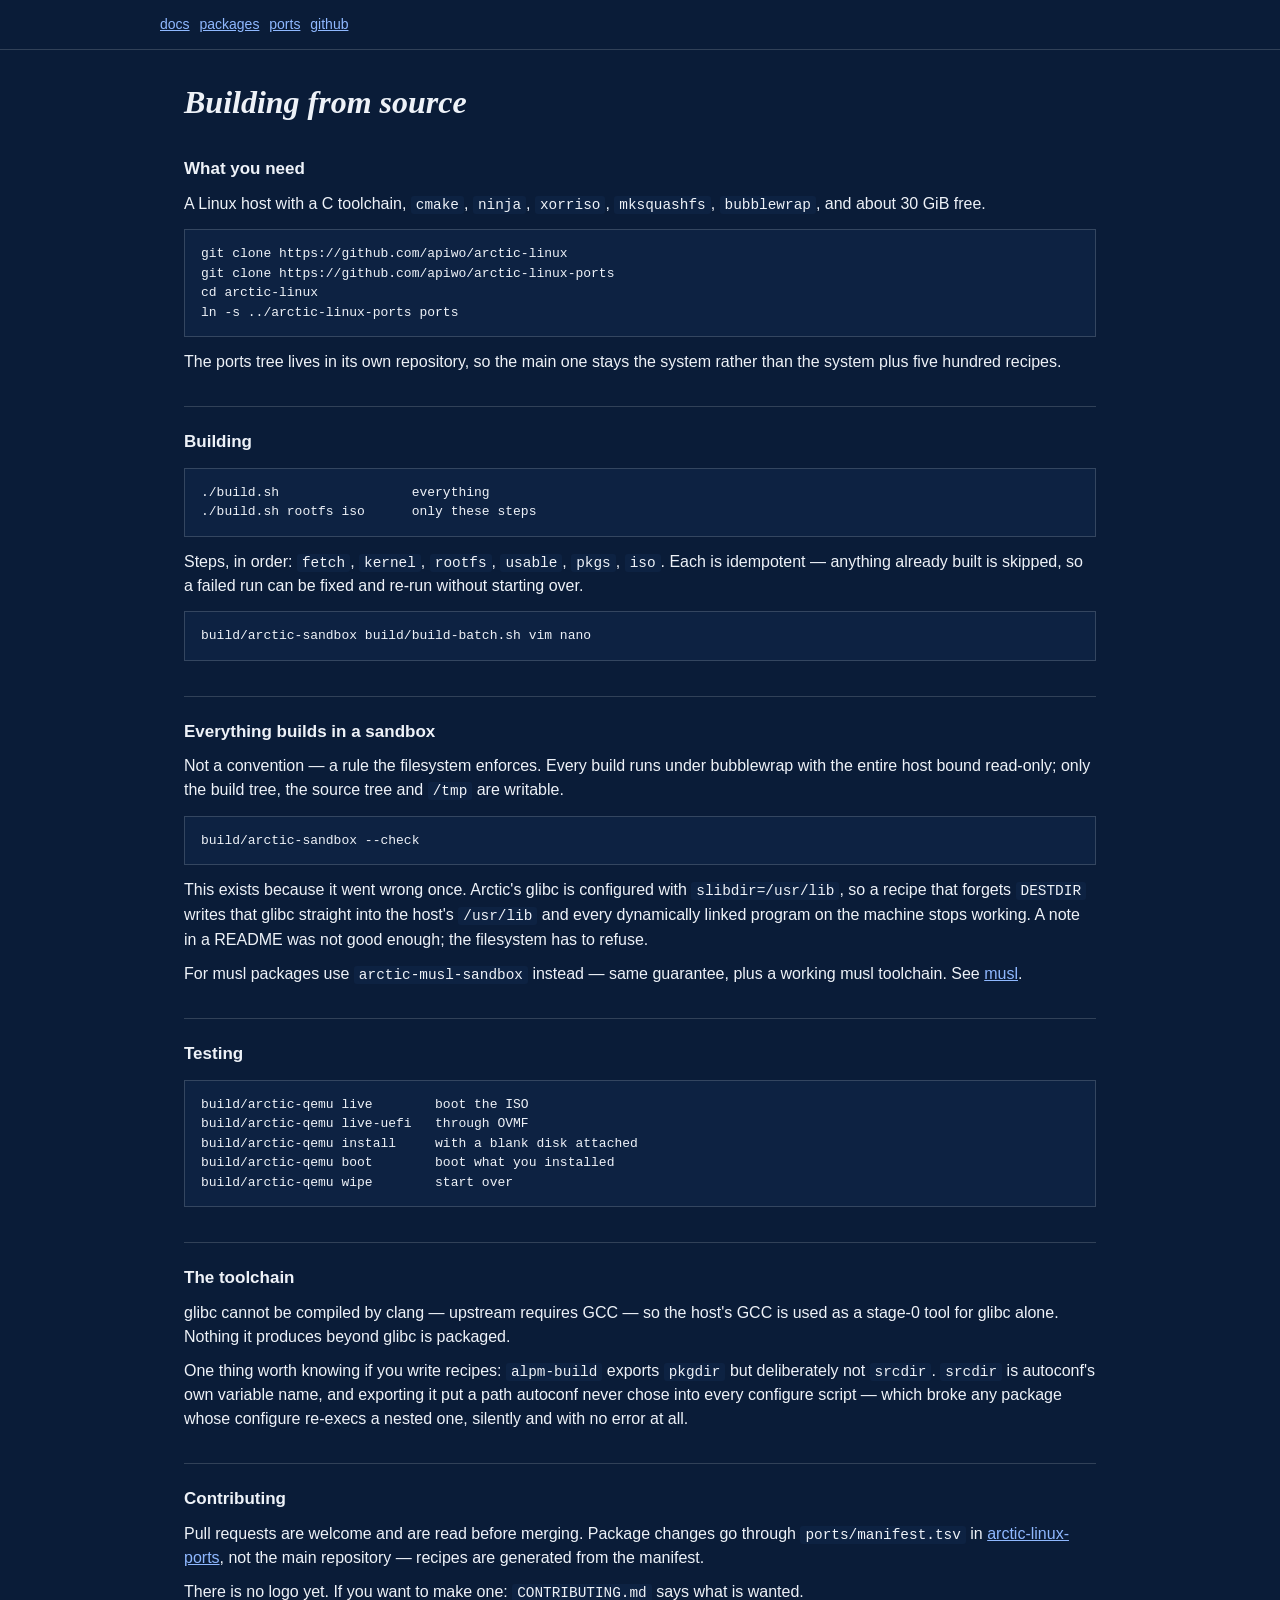
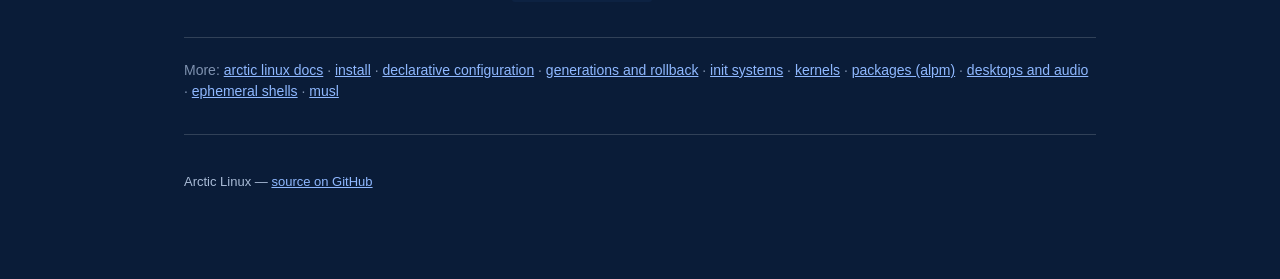
==== building.html @ ddd99c3c "Expand the docs: generations, init systems, kernels, desktops and audio Adds pages for the generatio" ====
<!DOCTYPE html>
<html lang="en">
<head>
<meta charset="utf-8">
<meta name="viewport" content="width=device-width, initial-scale=1">
<title>Building from source — Arctic Linux docs</title>
<link rel="stylesheet" href="/style.css">
</head>
<body>
<nav class="topbar">
  <div class="wrap" style="padding:0;">
    <a href="/">docs</a>
    <a href="https://pkg-arctic.apiwow.net">packages</a>
    <a href="https://ports-arctic.apiwow.net">ports</a>
    <a href="https://github.com/apiwo/arctic-linux">github</a>
  </div>
</nav>
<div class="wrap">
  <header class="hero" style="padding:28px 0 8px;">
    <h1 style="font-size:32px;">Building from source</h1>
  </header>

  <section>
    <h2>What you need</h2>
    <p>A Linux host with a C toolchain, <code>cmake</code>,
    <code>ninja</code>, <code>xorriso</code>, <code>mksquashfs</code>,
    <code>bubblewrap</code>, and about 30 GiB free.</p>
    <pre class="code">git clone https://github.com/apiwo/arctic-linux
git clone https://github.com/apiwo/arctic-linux-ports
cd arctic-linux
ln -s ../arctic-linux-ports ports</pre>
    <p>The ports tree lives in its own repository, so the main one stays the
    system rather than the system plus five hundred recipes.</p>
  </section>

  <section>
    <h2>Building</h2>
    <pre class="code">./build.sh                 everything
./build.sh rootfs iso      only these steps</pre>
    <p>Steps, in order: <code>fetch</code>, <code>kernel</code>,
    <code>rootfs</code>, <code>usable</code>, <code>pkgs</code>,
    <code>iso</code>. Each is idempotent — anything already built is skipped,
    so a failed run can be fixed and re-run without starting over.</p>
    <pre class="code">build/arctic-sandbox build/build-batch.sh vim nano</pre>
  </section>

  <section>
    <h2>Everything builds in a sandbox</h2>
    <p>Not a convention — a rule the filesystem enforces. Every build runs
    under bubblewrap with the entire host bound read-only; only the build
    tree, the source tree and <code>/tmp</code> are writable.</p>
    <pre class="code">build/arctic-sandbox --check</pre>
    <p>This exists because it went wrong once. Arctic's glibc is configured
    with <code>slibdir=/usr/lib</code>, so a recipe that forgets
    <code>DESTDIR</code> writes that glibc straight into the host's
    <code>/usr/lib</code> and every dynamically linked program on the machine
    stops working. A note in a README was not good enough; the filesystem has
    to refuse.</p>
    <p>For musl packages use <code>arctic-musl-sandbox</code> instead — same
    guarantee, plus a working musl toolchain. See
    <a href="/musl.html">musl</a>.</p>
  </section>

  <section>
    <h2>Testing</h2>
    <pre class="code">build/arctic-qemu live        boot the ISO
build/arctic-qemu live-uefi   through OVMF
build/arctic-qemu install     with a blank disk attached
build/arctic-qemu boot        boot what you installed
build/arctic-qemu wipe        start over</pre>
  </section>

  <section>
    <h2>The toolchain</h2>
    <p>glibc cannot be compiled by clang — upstream requires GCC — so the
    host's GCC is used as a stage-0 tool for glibc alone. Nothing it produces
    beyond glibc is packaged.</p>
    <p>One thing worth knowing if you write recipes: <code>alpm-build</code>
    exports <code>pkgdir</code> but deliberately not <code>srcdir</code>.
    <code>srcdir</code> is autoconf's own variable name, and exporting it put
    a path autoconf never chose into every configure script — which broke any
    package whose configure re-execs a nested one, silently and with no error
    at all.</p>
  </section>

  <section>
    <h2>Contributing</h2>
    <p>Pull requests are welcome and are read before merging. Package changes
    go through <code>ports/manifest.tsv</code> in
    <a href="https://github.com/apiwo/arctic-linux-ports">arctic-linux-ports</a>,
    not the main repository — recipes are generated from the manifest.</p>
    <p>There is no logo yet. If you want to make one:
    <code>CONTRIBUTING.md</code> says what is wanted.</p>
  </section>

  <section>
    <p style="color:#7f92b0;font-size:14px;">More: <a href="/">arctic linux docs</a> · <a href="/install.html">install</a> · <a href="/configure.html">declarative configuration</a> · <a href="/generations.html">generations and rollback</a> · <a href="/init.html">init systems</a> · <a href="/kernels.html">kernels</a> · <a href="/packages.html">packages (alpm)</a> · <a href="/desktops.html">desktops and audio</a> · <a href="/shell.html">ephemeral shells</a> · <a href="/musl.html">musl</a></p>
  </section>

  <footer>
    <p>Arctic Linux — <a href="https://github.com/apiwo/arctic-linux">source on GitHub</a></p>
  </footer>
</div>
</body>
</html>
---- style.css ----
:root{
  --bg:#0a1c38;
  --bg-alt:#0d2242;
  --fg:#eef2f8;
  --fg-dim:#a9bbd6;
  --accent:#8fb8ff;
  --accent-dim:#5580b8;
  --rule:rgba(255,255,255,0.16);
}
*{box-sizing:border-box;}
body{
  margin:0;
  background:var(--bg);
  color:var(--fg);
  font-family:-apple-system,BlinkMacSystemFont,"Segoe UI",Helvetica,Arial,sans-serif;
  font-size:16px;
  line-height:1.5;
}
a{color:var(--accent);text-decoration:underline;}
a:hover{color:#c3dbff;}
a:focus-visible, button:focus-visible{outline:2px solid var(--accent);outline-offset:2px;}

.wrap{max-width:960px;margin:0 auto;padding:0 24px 80px;}

nav.topbar{
  padding:14px 24px;
  border-bottom:1px solid var(--rule);
  font-size:14px;
}
nav.topbar a{margin-right:6px;}

header.hero{
  display:flex;
  align-items:baseline;
  gap:16px;
  flex-wrap:wrap;
  padding:36px 0 8px;
}
header.hero h1{
  font-family:Georgia,"Times New Roman",serif;
  font-style:italic;
  font-weight:700;
  font-size:52px;
  margin:0;
  color:var(--fg);
}
header.hero .tagline{
  font-family:Georgia,"Times New Roman",serif;
  font-style:italic;
  color:var(--fg-dim);
  font-size:18px;
}

.top-grid{
  display:flex;
  gap:32px;
  padding:24px 0 8px;
  flex-wrap:wrap;
}
.pages{min-width:150px;font-size:15px;}
.pages p{margin:0 0 8px;color:var(--fg-dim);}
.pages ul{list-style:none;margin:0;padding:0;}
.pages li{margin:4px 0;}
.pages li::before{content:"› ";color:var(--accent-dim);}

.art{
  flex:1;
  min-width:280px;
  display:flex;
  justify-content:center;
}
.art pre{
  font-family:"JetBrains Mono","Fira Code",ui-monospace,Menlo,Consolas,monospace;
  font-size:13px;
  line-height:1.05;
  color:var(--accent);
  margin:0;
  white-space:pre;
}

section{padding:22px 0;border-top:1px solid var(--rule);}
section:first-of-type{border-top:none;}
section h2{
  font-size:17px;
  margin:0 0 10px;
  color:var(--fg);
}
section p{margin:0 0 10px;color:var(--fg);}
section ul{margin:0;padding-left:20px;}
section li{margin:4px 0;}

.status-line{
  font-size:14px;
  letter-spacing:.02em;
  color:var(--fg-dim);
}
.status-line strong{color:var(--fg);}

pre.code{
  background:var(--bg-alt);
  border:1px solid var(--rule);
  padding:14px 16px;
  overflow-x:auto;
  font-family:"JetBrains Mono","Fira Code",ui-monospace,Menlo,Consolas,monospace;
  font-size:13px;
  color:var(--fg);
  line-height:1.5;
}
pre.code .c{color:var(--fg-dim);}

footer{
  padding:24px 0 0;
  border-top:1px solid var(--rule);
  font-size:13px;
  color:var(--fg-dim);
}

@media (max-width:600px){
  header.hero h1{font-size:40px;}
  .top-grid{flex-direction:column;}
  .art{justify-content:flex-start;}
  .art pre{font-size:11px;}
}

table.listing{width:100%;border-collapse:collapse;font-size:14px;}
table.listing th{text-align:left;padding:6px 10px;border-bottom:1px solid var(--rule);color:var(--fg-dim);font-weight:600;}
table.listing td{padding:5px 10px;border-bottom:1px solid var(--rule);}
table.listing tr:hover td{background:var(--bg-alt);}

/* Docs additions: plain tables used as definition lists, subheadings, and
   inline code inside prose. */
section h3{font-family:Georgia,'Times New Roman',serif;font-style:italic;
  font-size:18px;font-weight:400;margin:22px 0 8px;color:var(--fg);}
section table{width:100%;border-collapse:collapse;font-size:14px;margin:12px 0 4px;}
section table td{padding:7px 12px 7px 0;border-bottom:1px solid var(--rule);
  vertical-align:top;}
section table td:first-child{white-space:nowrap;width:1%;padding-right:20px;
  color:var(--fg-dim);}
section table tr:last-child td{border-bottom:none;}
section code{font-family:'JetBrains Mono',ui-monospace,SFMono-Regular,Menlo,
  Consolas,monospace;font-size:0.9em;background:var(--bg-alt);
  padding:1px 5px;border-radius:3px;}
section table td:first-child code{background:none;padding:0;}
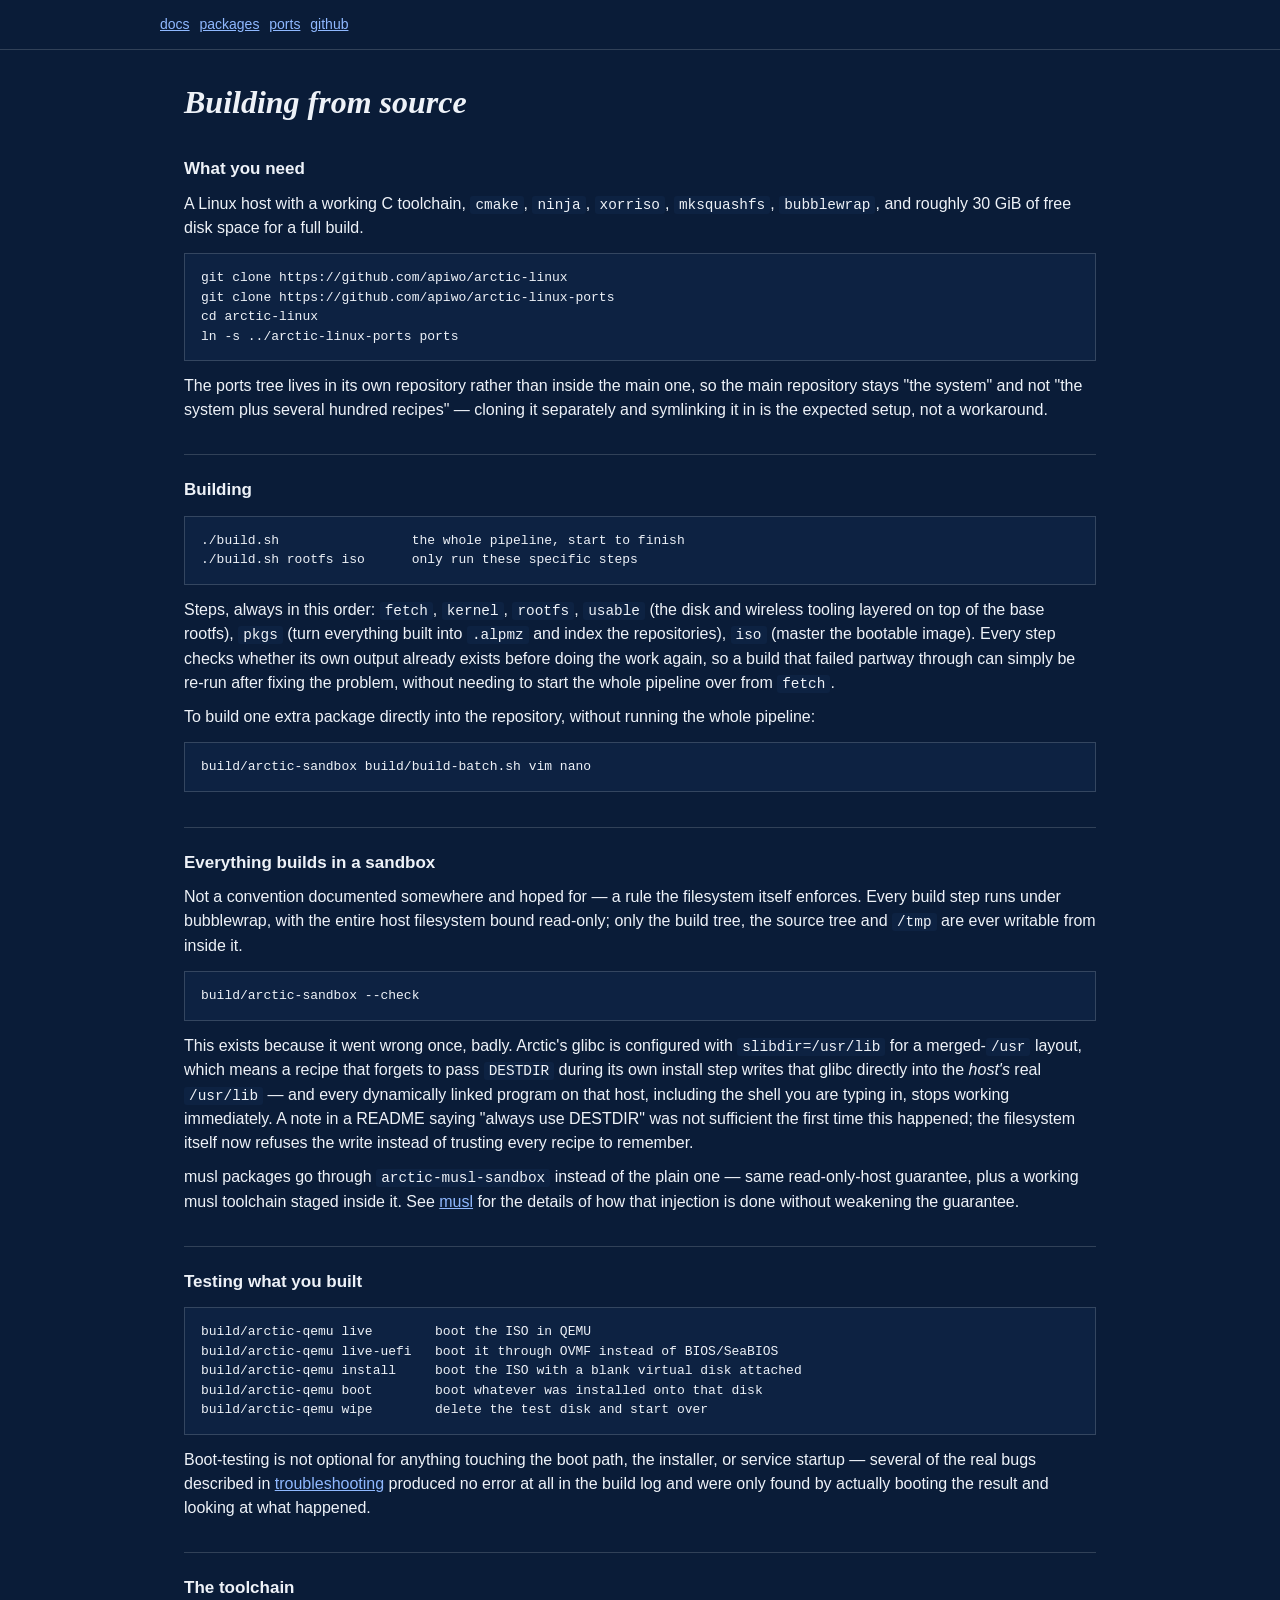
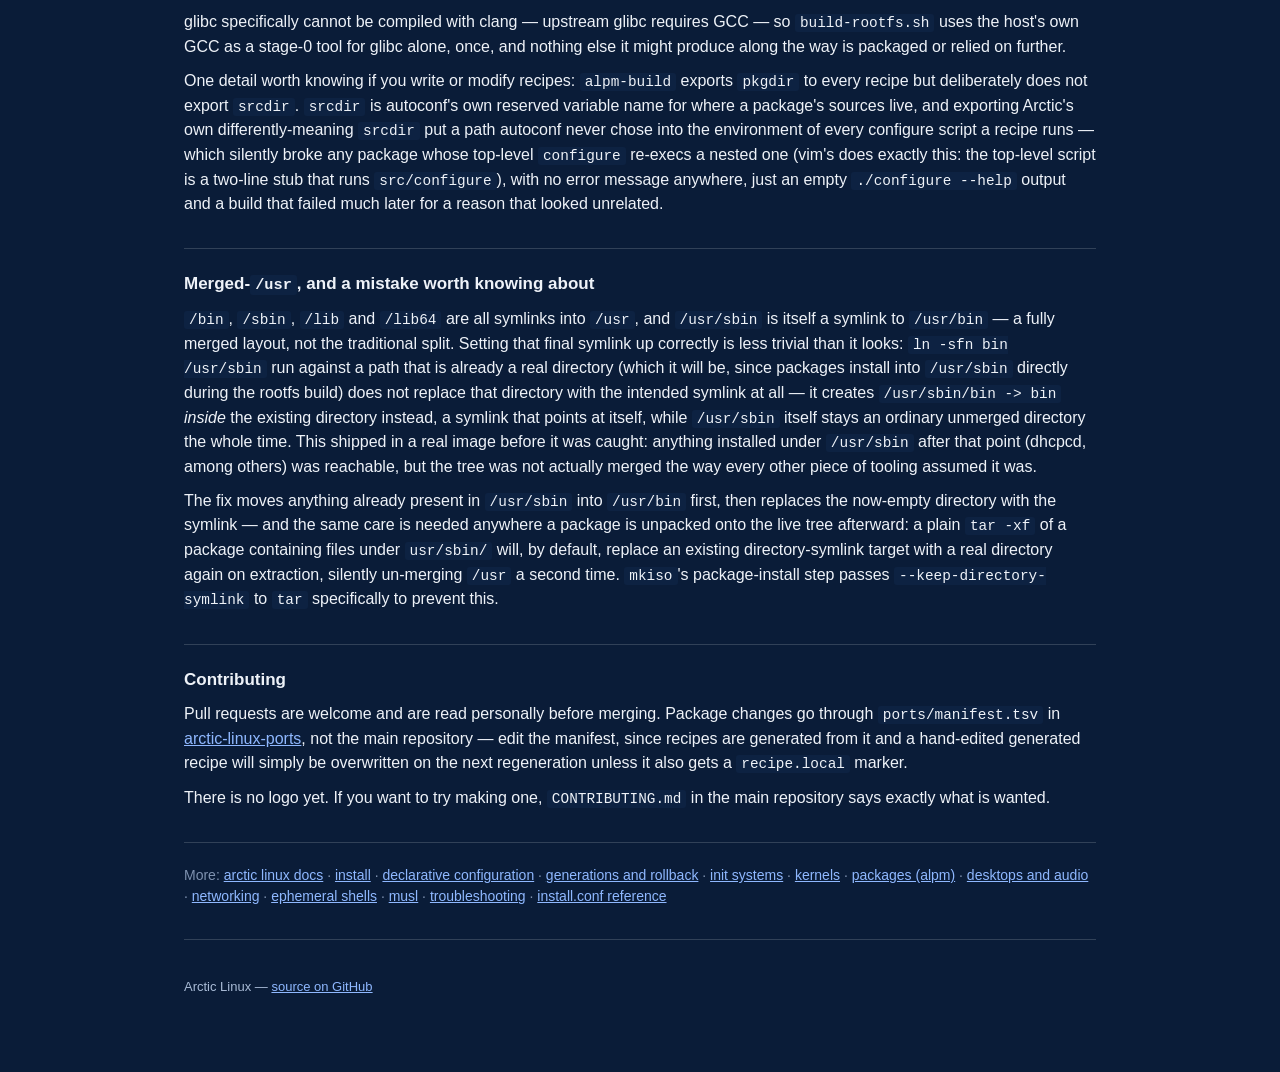
==== commit 89cdcdf7: "Substantially expand the docs Roughly 13x the previous body content. New pages: networking, troubles" ====
--- a/building.html
+++ b/building.html
@@ -22,79 +22,141 @@
 
   <section>
     <h2>What you need</h2>
-    <p>A Linux host with a C toolchain, <code>cmake</code>,
+    <p>A Linux host with a working C toolchain, <code>cmake</code>,
     <code>ninja</code>, <code>xorriso</code>, <code>mksquashfs</code>,
-    <code>bubblewrap</code>, and about 30 GiB free.</p>
+    <code>bubblewrap</code>, and roughly 30 GiB of free disk space for a
+    full build.</p>
     <pre class="code">git clone https://github.com/apiwo/arctic-linux
 git clone https://github.com/apiwo/arctic-linux-ports
 cd arctic-linux
 ln -s ../arctic-linux-ports ports</pre>
-    <p>The ports tree lives in its own repository, so the main one stays the
-    system rather than the system plus five hundred recipes.</p>
+    <p>The ports tree lives in its own repository rather than inside the
+    main one, so the main repository stays "the system" and not "the system
+    plus several hundred recipes" — cloning it separately and symlinking it
+    in is the expected setup, not a workaround.</p>
   </section>
 
   <section>
     <h2>Building</h2>
-    <pre class="code">./build.sh                 everything
-./build.sh rootfs iso      only these steps</pre>
-    <p>Steps, in order: <code>fetch</code>, <code>kernel</code>,
-    <code>rootfs</code>, <code>usable</code>, <code>pkgs</code>,
-    <code>iso</code>. Each is idempotent — anything already built is skipped,
-    so a failed run can be fixed and re-run without starting over.</p>
+    <pre class="code">./build.sh                 the whole pipeline, start to finish
+./build.sh rootfs iso      only run these specific steps</pre>
+    <p>Steps, always in this order: <code>fetch</code>, <code>kernel</code>,
+    <code>rootfs</code>, <code>usable</code> (the disk and wireless tooling
+    layered on top of the base rootfs), <code>pkgs</code> (turn everything
+    built into <code>.alpmz</code> and index the repositories),
+    <code>iso</code> (master the bootable image). Every step checks whether
+    its own output already exists before doing the work again, so a build
+    that failed partway through can simply be re-run after fixing the
+    problem, without needing to start the whole pipeline over from
+    <code>fetch</code>.</p>
+    <p>To build one extra package directly into the repository, without
+    running the whole pipeline:</p>
     <pre class="code">build/arctic-sandbox build/build-batch.sh vim nano</pre>
   </section>
 
   <section>
     <h2>Everything builds in a sandbox</h2>
-    <p>Not a convention — a rule the filesystem enforces. Every build runs
-    under bubblewrap with the entire host bound read-only; only the build
-    tree, the source tree and <code>/tmp</code> are writable.</p>
+    <p>Not a convention documented somewhere and hoped for — a rule the
+    filesystem itself enforces. Every build step runs under bubblewrap, with
+    the entire host filesystem bound read-only; only the build tree, the
+    source tree and <code>/tmp</code> are ever writable from inside it.</p>
     <pre class="code">build/arctic-sandbox --check</pre>
-    <p>This exists because it went wrong once. Arctic's glibc is configured
-    with <code>slibdir=/usr/lib</code>, so a recipe that forgets
-    <code>DESTDIR</code> writes that glibc straight into the host's
-    <code>/usr/lib</code> and every dynamically linked program on the machine
-    stops working. A note in a README was not good enough; the filesystem has
-    to refuse.</p>
-    <p>For musl packages use <code>arctic-musl-sandbox</code> instead — same
-    guarantee, plus a working musl toolchain. See
-    <a href="/musl.html">musl</a>.</p>
+    <p>This exists because it went wrong once, badly. Arctic's glibc is
+    configured with <code>slibdir=/usr/lib</code> for a merged-<code>/usr</code>
+    layout, which means a recipe that forgets to pass <code>DESTDIR</code>
+    during its own install step writes that glibc directly into the
+    <em>host's</em> real <code>/usr/lib</code> — and every dynamically
+    linked program on that host, including the shell you are typing in,
+    stops working immediately. A note in a README saying "always use
+    DESTDIR" was not sufficient the first time this happened; the
+    filesystem itself now refuses the write instead of trusting every
+    recipe to remember.</p>
+    <p>musl packages go through <code>arctic-musl-sandbox</code> instead of
+    the plain one — same read-only-host guarantee, plus a working musl
+    toolchain staged inside it. See <a href="/musl.html">musl</a> for the
+    details of how that injection is done without weakening the guarantee.</p>
   </section>
 
   <section>
-    <h2>Testing</h2>
-    <pre class="code">build/arctic-qemu live        boot the ISO
-build/arctic-qemu live-uefi   through OVMF
-build/arctic-qemu install     with a blank disk attached
-build/arctic-qemu boot        boot what you installed
-build/arctic-qemu wipe        start over</pre>
+    <h2>Testing what you built</h2>
+    <pre class="code">build/arctic-qemu live        boot the ISO in QEMU
+build/arctic-qemu live-uefi   boot it through OVMF instead of BIOS/SeaBIOS
+build/arctic-qemu install     boot the ISO with a blank virtual disk attached
+build/arctic-qemu boot        boot whatever was installed onto that disk
+build/arctic-qemu wipe        delete the test disk and start over</pre>
+    <p>Boot-testing is not optional for anything touching the boot path,
+    the installer, or service startup — several of the real bugs described
+    in <a href="/troubleshooting.html">troubleshooting</a> produced no error
+    at all in the build log and were only found by actually booting the
+    result and looking at what happened.</p>
   </section>
 
   <section>
     <h2>The toolchain</h2>
-    <p>glibc cannot be compiled by clang — upstream requires GCC — so the
-    host's GCC is used as a stage-0 tool for glibc alone. Nothing it produces
-    beyond glibc is packaged.</p>
-    <p>One thing worth knowing if you write recipes: <code>alpm-build</code>
-    exports <code>pkgdir</code> but deliberately not <code>srcdir</code>.
-    <code>srcdir</code> is autoconf's own variable name, and exporting it put
-    a path autoconf never chose into every configure script — which broke any
-    package whose configure re-execs a nested one, silently and with no error
-    at all.</p>
+    <p>glibc specifically cannot be compiled with clang — upstream glibc
+    requires GCC — so <code>build-rootfs.sh</code> uses the host's own GCC
+    as a stage-0 tool for glibc alone, once, and nothing else it might
+    produce along the way is packaged or relied on further.</p>
+    <p>One detail worth knowing if you write or modify recipes:
+    <code>alpm-build</code> exports <code>pkgdir</code> to every recipe but
+    deliberately does not export <code>srcdir</code>. <code>srcdir</code> is
+    autoconf's own reserved variable name for where a package's sources
+    live, and exporting Arctic's own differently-meaning <code>srcdir</code>
+    put a path autoconf never chose into the environment of every configure
+    script a recipe runs — which silently broke any package whose top-level
+    <code>configure</code> re-execs a nested one (vim's does exactly this:
+    the top-level script is a two-line stub that runs
+    <code>src/configure</code>), with no error message anywhere, just an
+    empty <code>./configure --help</code> output and a build that failed
+    much later for a reason that looked unrelated.</p>
+  </section>
+
+  <section>
+    <h2>Merged-<code>/usr</code>, and a mistake worth knowing about</h2>
+    <p><code>/bin</code>, <code>/sbin</code>, <code>/lib</code> and
+    <code>/lib64</code> are all symlinks into <code>/usr</code>, and
+    <code>/usr/sbin</code> is itself a symlink to <code>/usr/bin</code> — a
+    fully merged layout, not the traditional split. Setting that final
+    symlink up correctly is less trivial than it looks:
+    <code>ln -sfn bin /usr/sbin</code> run against a path that is already a
+    real directory (which it will be, since packages install into
+    <code>/usr/sbin</code> directly during the rootfs build) does not
+    replace that directory with the intended symlink at all — it creates
+    <code>/usr/sbin/bin -> bin</code> <em>inside</em> the existing
+    directory instead, a symlink that points at itself, while
+    <code>/usr/sbin</code> itself stays an ordinary unmerged directory the
+    whole time. This shipped in a real image before it was caught: anything
+    installed under <code>/usr/sbin</code> after that point (dhcpcd, among
+    others) was reachable, but the tree was not actually merged the way
+    every other piece of tooling assumed it was.</p>
+    <p>The fix moves anything already present in <code>/usr/sbin</code>
+    into <code>/usr/bin</code> first, then replaces the now-empty directory
+    with the symlink — and the same care is needed anywhere a package is
+    unpacked onto the live tree afterward: a plain <code>tar -xf</code>
+    of a package containing files under <code>usr/sbin/</code> will, by
+    default, replace an existing directory-symlink target with a real
+    directory again on extraction, silently un-merging <code>/usr</code> a
+    second time. <code>mkiso</code>'s package-install step passes
+    <code>--keep-directory-symlink</code> to <code>tar</code> specifically
+    to prevent this.</p>
   </section>
 
   <section>
     <h2>Contributing</h2>
-    <p>Pull requests are welcome and are read before merging. Package changes
-    go through <code>ports/manifest.tsv</code> in
+    <p>Pull requests are welcome and are read personally before merging.
+    Package changes go through <code>ports/manifest.tsv</code> in
     <a href="https://github.com/apiwo/arctic-linux-ports">arctic-linux-ports</a>,
-    not the main repository — recipes are generated from the manifest.</p>
-    <p>There is no logo yet. If you want to make one:
-    <code>CONTRIBUTING.md</code> says what is wanted.</p>
+    not the main repository — edit the manifest, since recipes are generated
+    from it and a hand-edited generated recipe will simply be overwritten on
+    the next regeneration unless it also gets a <code>recipe.local</code>
+    marker.</p>
+    <p>There is no logo yet. If you want to try making one,
+    <code>CONTRIBUTING.md</code> in the main repository says exactly what is
+    wanted.</p>
   </section>
 
   <section>
-    <p style="color:#7f92b0;font-size:14px;">More: <a href="/">arctic linux docs</a> · <a href="/install.html">install</a> · <a href="/configure.html">declarative configuration</a> · <a href="/generations.html">generations and rollback</a> · <a href="/init.html">init systems</a> · <a href="/kernels.html">kernels</a> · <a href="/packages.html">packages (alpm)</a> · <a href="/desktops.html">desktops and audio</a> · <a href="/shell.html">ephemeral shells</a> · <a href="/musl.html">musl</a></p>
+    <p style="color:#7f92b0;font-size:14px;">More: <a href="/">arctic linux docs</a> · <a href="/install.html">install</a> · <a href="/configure.html">declarative configuration</a> · <a href="/generations.html">generations and rollback</a> · <a href="/init.html">init systems</a> · <a href="/kernels.html">kernels</a> · <a href="/packages.html">packages (alpm)</a> · <a href="/desktops.html">desktops and audio</a> · <a href="/networking.html">networking</a> · <a href="/shell.html">ephemeral shells</a> · <a href="/musl.html">musl</a> · <a href="/troubleshooting.html">troubleshooting</a> · <a href="/reference.html">install.conf reference</a></p>
   </section>
 
   <footer>
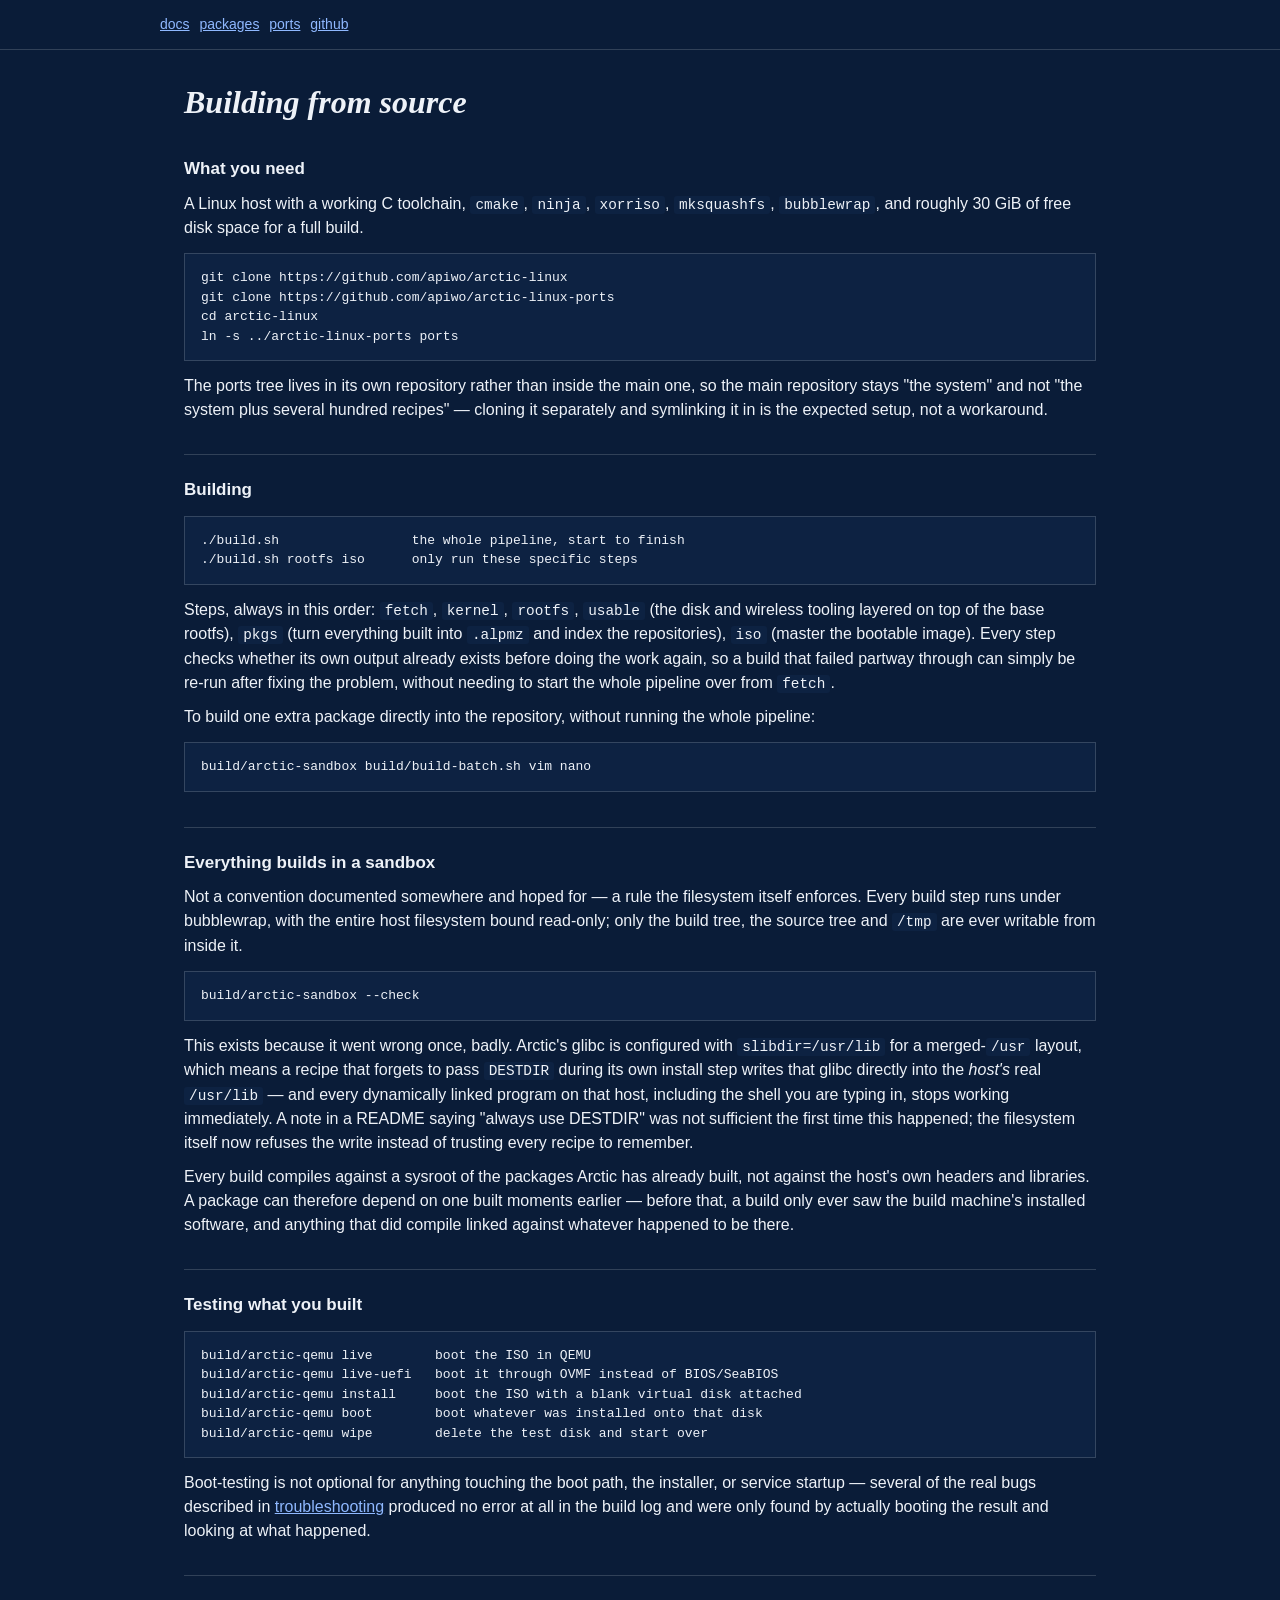
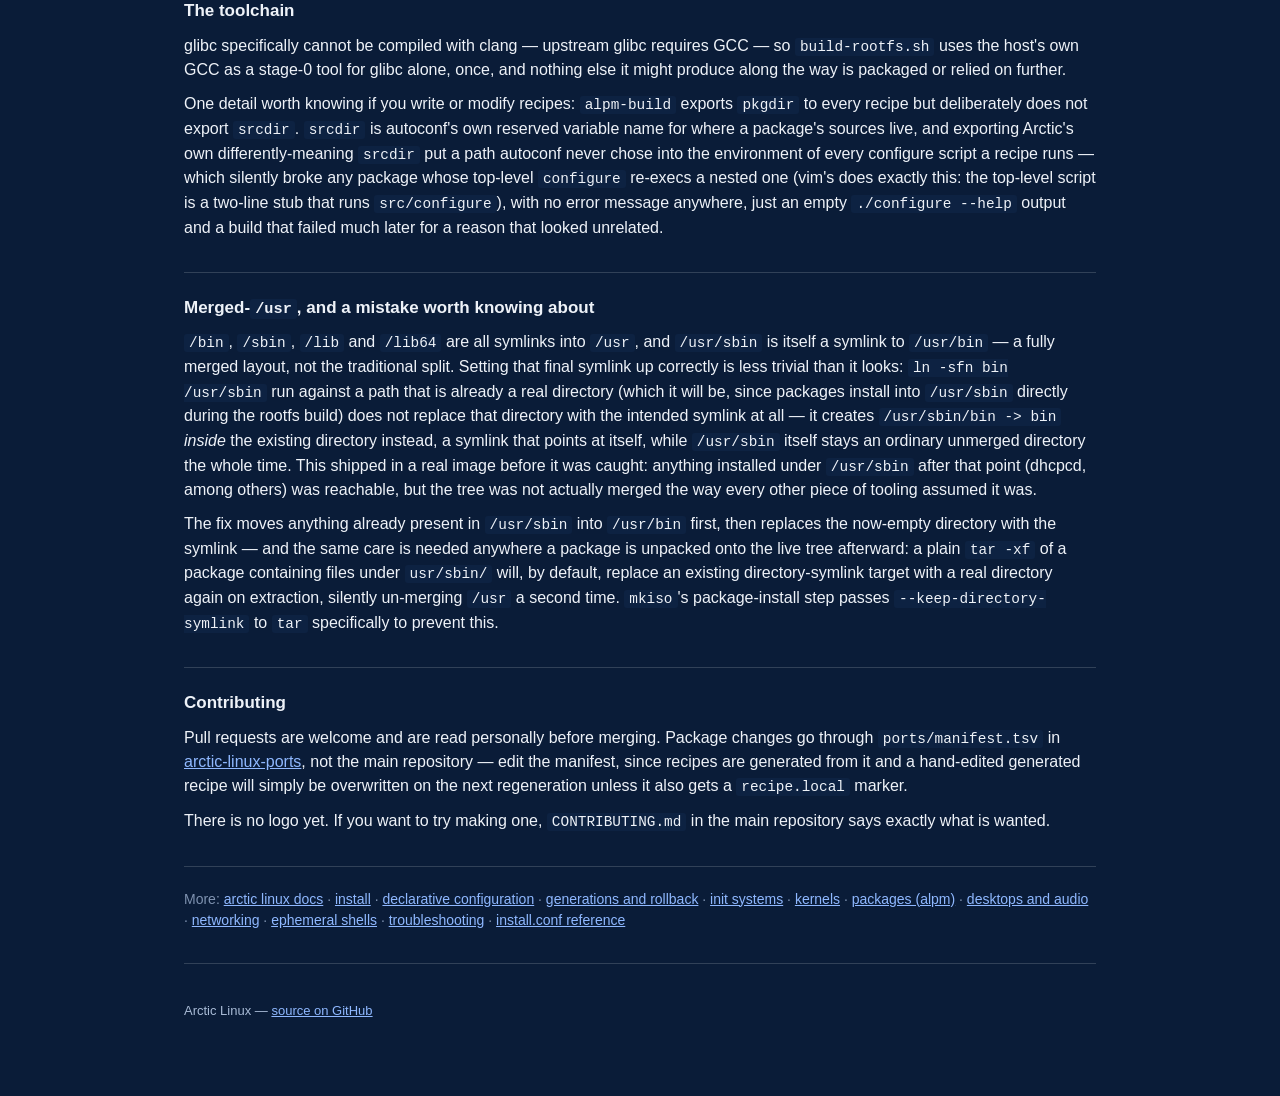
==== commit a5df0aea: "Update the docs for Alpha v.1 Adds nitro to the init systems and describes how a service maps onto i" ====
--- a/building.html
+++ b/building.html
@@ -71,10 +71,11 @@
     DESTDIR" was not sufficient the first time this happened; the
     filesystem itself now refuses the write instead of trusting every
     recipe to remember.</p>
-    <p>musl packages go through <code>arctic-musl-sandbox</code> instead of
-    the plain one — same read-only-host guarantee, plus a working musl
-    toolchain staged inside it. See <a href="/musl.html">musl</a> for the
-    details of how that injection is done without weakening the guarantee.</p>
+    <p>Every build compiles against a sysroot of the packages Arctic has
+    already built, not against the host's own headers and libraries. A
+    package can therefore depend on one built moments earlier — before that,
+    a build only ever saw the build machine's installed software, and
+    anything that did compile linked against whatever happened to be there.</p>
   </section>
 
   <section>
@@ -156,7 +157,7 @@
   </section>
 
   <section>
-    <p style="color:#7f92b0;font-size:14px;">More: <a href="/">arctic linux docs</a> · <a href="/install.html">install</a> · <a href="/configure.html">declarative configuration</a> · <a href="/generations.html">generations and rollback</a> · <a href="/init.html">init systems</a> · <a href="/kernels.html">kernels</a> · <a href="/packages.html">packages (alpm)</a> · <a href="/desktops.html">desktops and audio</a> · <a href="/networking.html">networking</a> · <a href="/shell.html">ephemeral shells</a> · <a href="/musl.html">musl</a> · <a href="/troubleshooting.html">troubleshooting</a> · <a href="/reference.html">install.conf reference</a></p>
+    <p style="color:#7f92b0;font-size:14px;">More: <a href="/">arctic linux docs</a> · <a href="/install.html">install</a> · <a href="/configure.html">declarative configuration</a> · <a href="/generations.html">generations and rollback</a> · <a href="/init.html">init systems</a> · <a href="/kernels.html">kernels</a> · <a href="/packages.html">packages (alpm)</a> · <a href="/desktops.html">desktops and audio</a> · <a href="/networking.html">networking</a> · <a href="/shell.html">ephemeral shells</a> · <a href="/troubleshooting.html">troubleshooting</a> · <a href="/reference.html">install.conf reference</a></p>
   </section>
 
   <footer>
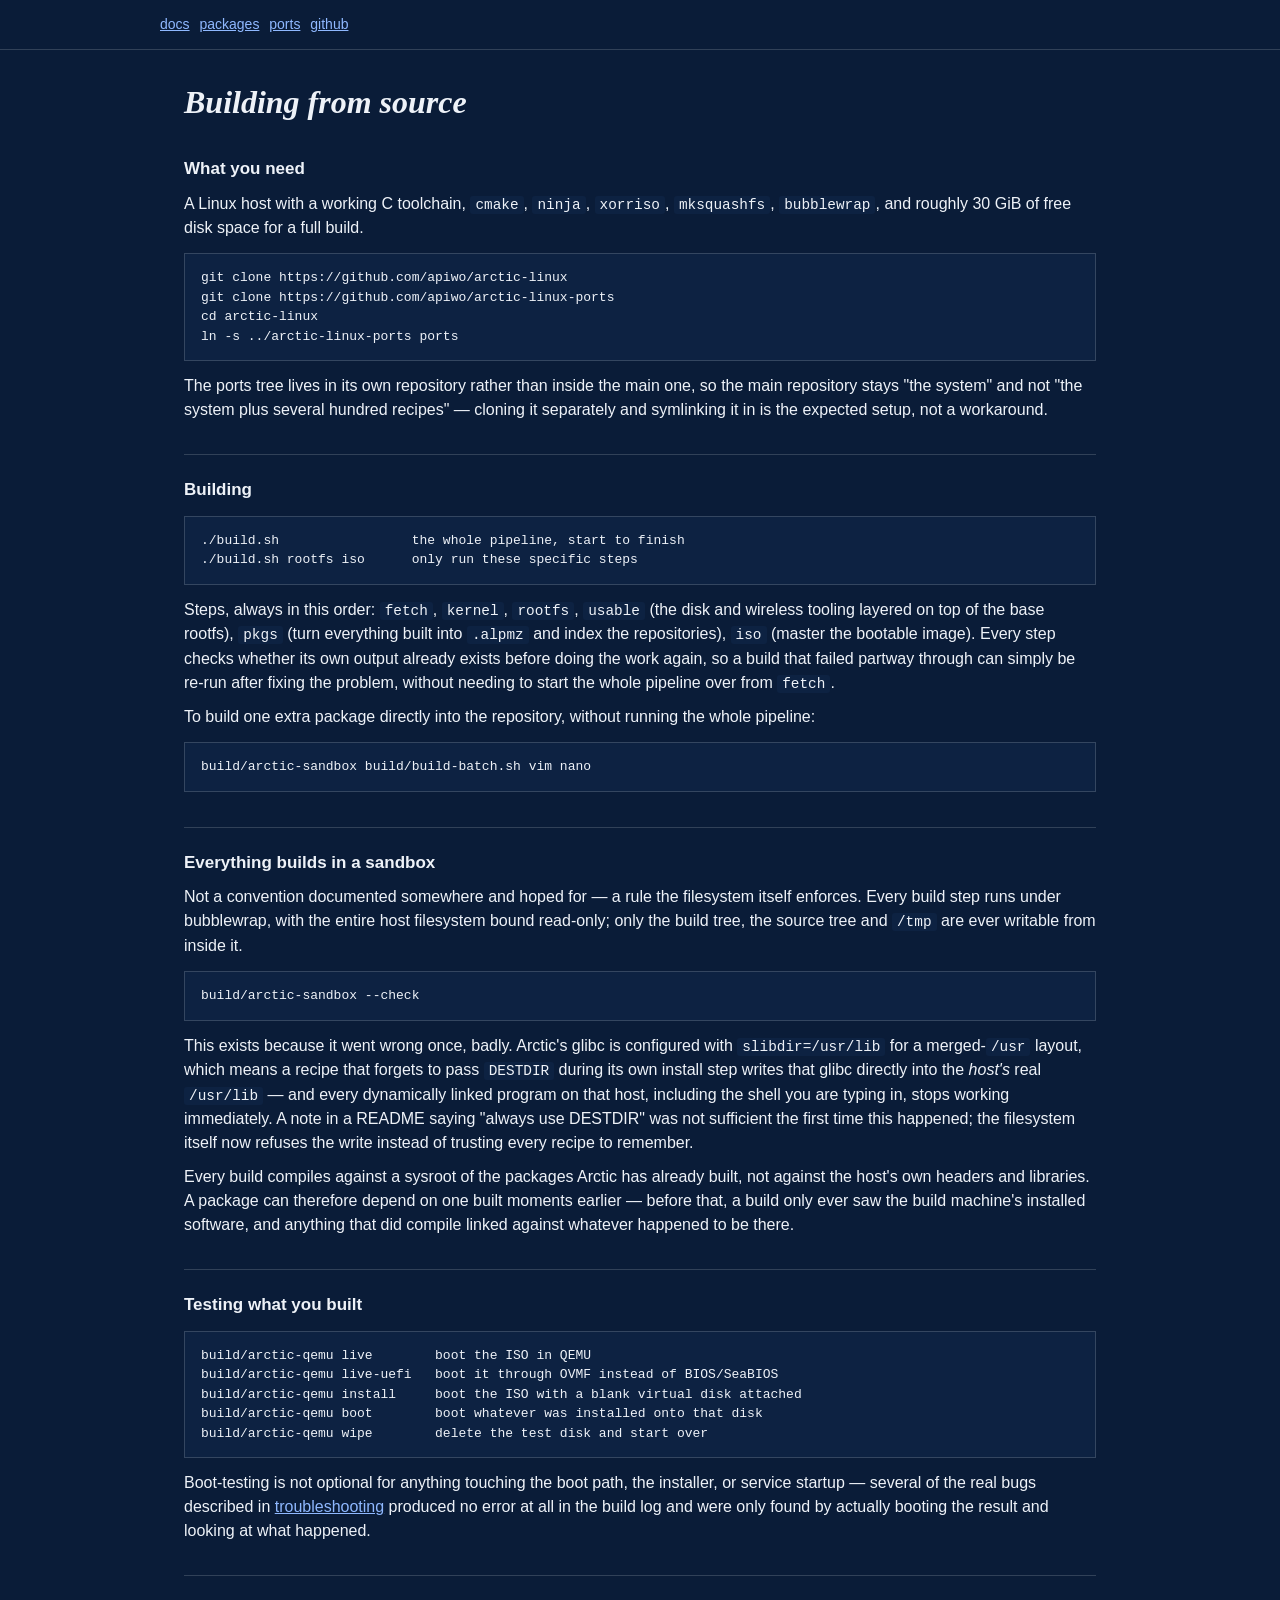
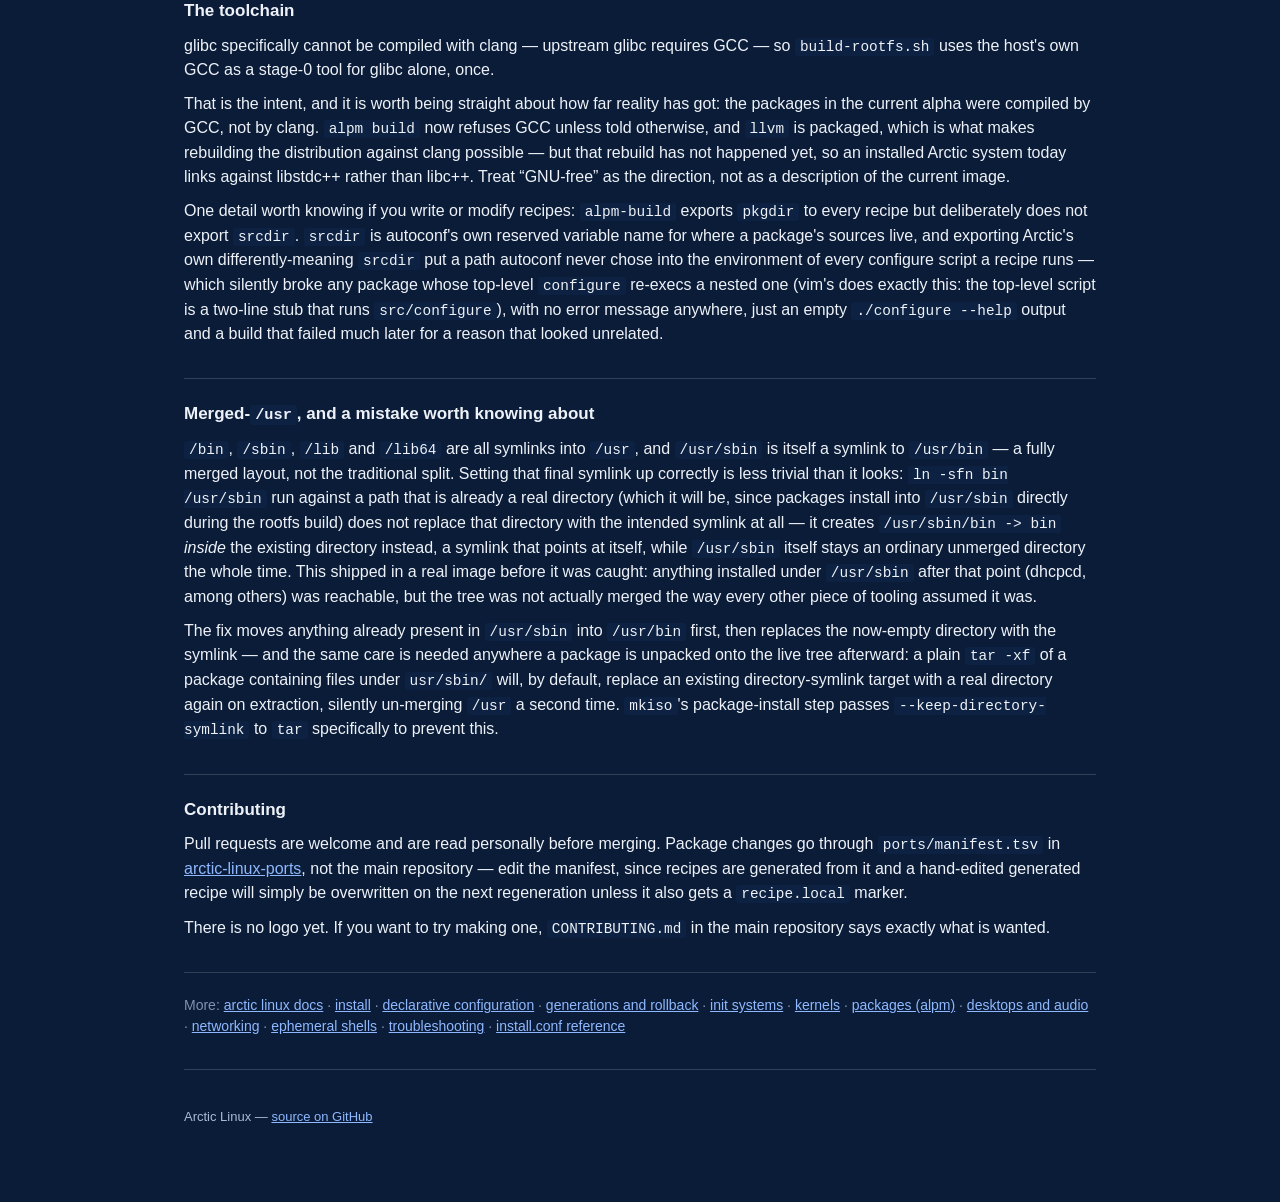
==== commit a20778de: "Document alpm system fix, wifi-connect scan, and where the toolchain stands The compiler section cla" ====
--- a/building.html
+++ b/building.html
@@ -96,8 +96,15 @@
     <h2>The toolchain</h2>
     <p>glibc specifically cannot be compiled with clang — upstream glibc
     requires GCC — so <code>build-rootfs.sh</code> uses the host's own GCC
-    as a stage-0 tool for glibc alone, once, and nothing else it might
-    produce along the way is packaged or relied on further.</p>
+    as a stage-0 tool for glibc alone, once.</p>
+    <p>That is the intent, and it is worth being straight about how far
+    reality has got: the packages in the current alpha were compiled by GCC,
+    not by clang. <code>alpm build</code> now refuses GCC unless told
+    otherwise, and <code>llvm</code> is packaged, which is what makes
+    rebuilding the distribution against clang possible — but that rebuild has
+    not happened yet, so an installed Arctic system today links against
+    libstdc++ rather than libc++. Treat &ldquo;GNU-free&rdquo; as the
+    direction, not as a description of the current image.</p>
     <p>One detail worth knowing if you write or modify recipes:
     <code>alpm-build</code> exports <code>pkgdir</code> to every recipe but
     deliberately does not export <code>srcdir</code>. <code>srcdir</code> is
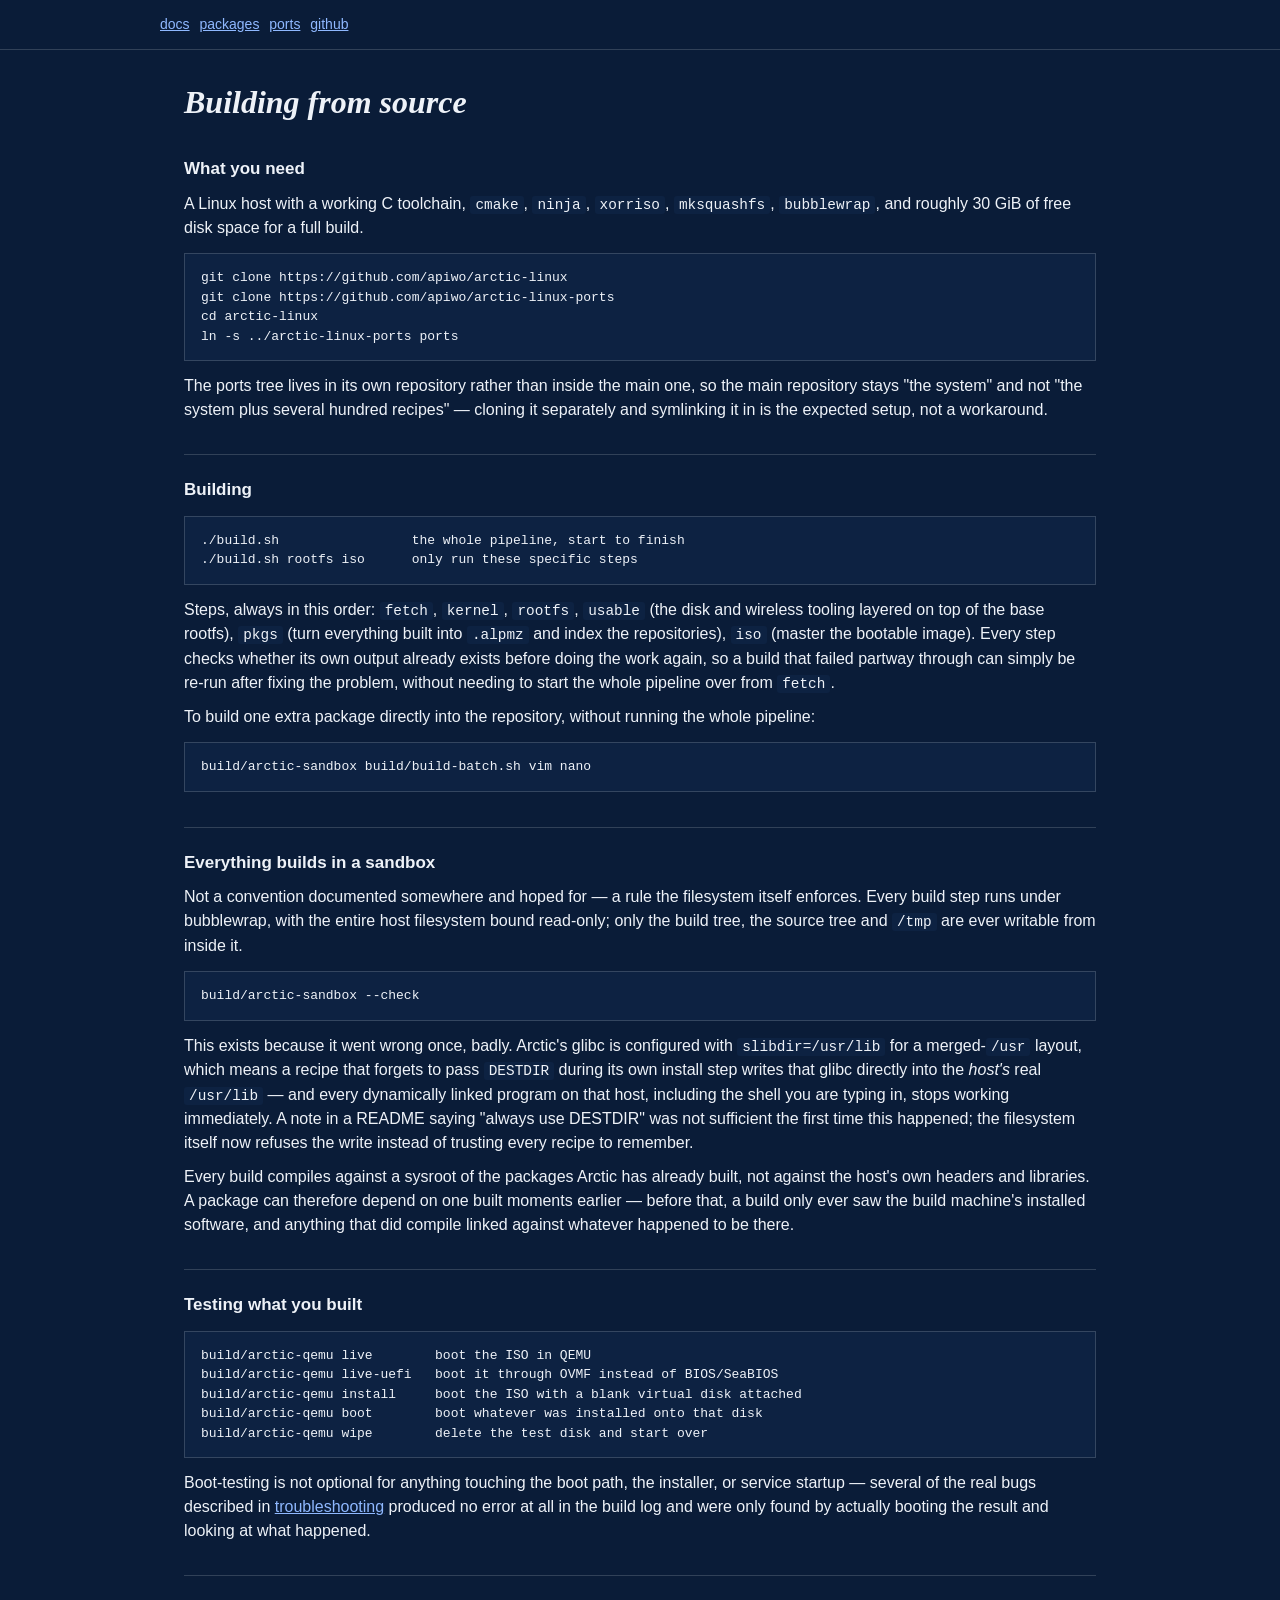
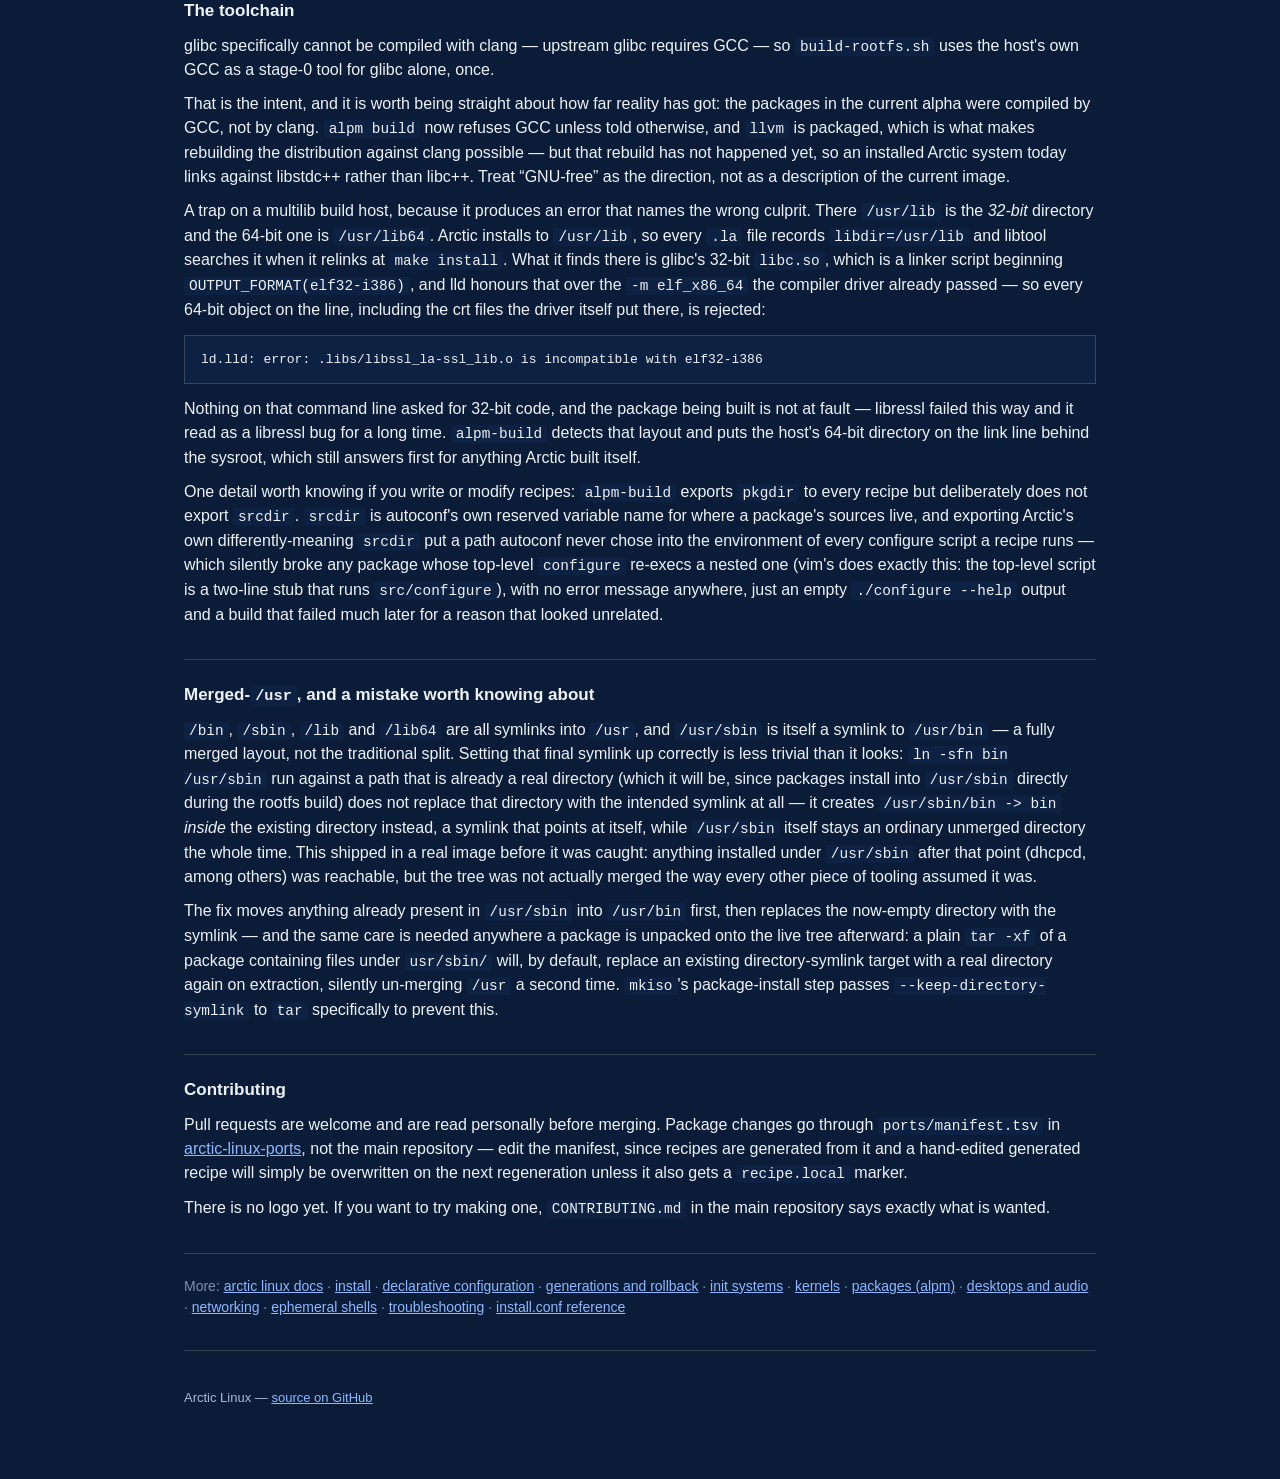
==== commit 26ea7bcb: "Signed indexes, the big repository, and the install that has to have a way in" ====
--- a/building.html
+++ b/building.html
@@ -10,7 +10,7 @@
 <nav class="topbar">
   <div class="wrap" style="padding:0;">
     <a href="/">docs</a>
-    <a href="https://pkg-arctic.apiwow.net">packages</a>
+    <a href="https://github.com/apiwo/arctic-linux-pkgs">packages</a>
     <a href="https://ports-arctic.apiwow.net">ports</a>
     <a href="https://github.com/apiwo/arctic-linux">github</a>
   </div>
@@ -105,6 +105,24 @@
     not happened yet, so an installed Arctic system today links against
     libstdc++ rather than libc++. Treat &ldquo;GNU-free&rdquo; as the
     direction, not as a description of the current image.</p>
+    <p>A trap on a multilib build host, because it produces an error that
+    names the wrong culprit. There <code>/usr/lib</code> is the
+    <em>32-bit</em> directory and the 64-bit one is <code>/usr/lib64</code>.
+    Arctic installs to <code>/usr/lib</code>, so every <code>.la</code> file
+    records <code>libdir=/usr/lib</code> and libtool searches it when it
+    relinks at <code>make install</code>. What it finds there is glibc's
+    32-bit <code>libc.so</code>, which is a linker script beginning
+    <code>OUTPUT_FORMAT(elf32-i386)</code>, and lld honours that over the
+    <code>-m elf_x86_64</code> the compiler driver already passed — so every
+    64-bit object on the line, including the crt files the driver itself put
+    there, is rejected:</p>
+    <pre class="code">ld.lld: error: .libs/libssl_la-ssl_lib.o is incompatible with elf32-i386</pre>
+    <p>Nothing on that command line asked for 32-bit code, and the package
+    being built is not at fault — libressl failed this way and it read as a
+    libressl bug for a long time. <code>alpm-build</code> detects that layout
+    and puts the host's 64-bit directory on the link line behind the sysroot,
+    which still answers first for anything Arctic built itself.</p>
+
     <p>One detail worth knowing if you write or modify recipes:
     <code>alpm-build</code> exports <code>pkgdir</code> to every recipe but
     deliberately does not export <code>srcdir</code>. <code>srcdir</code> is
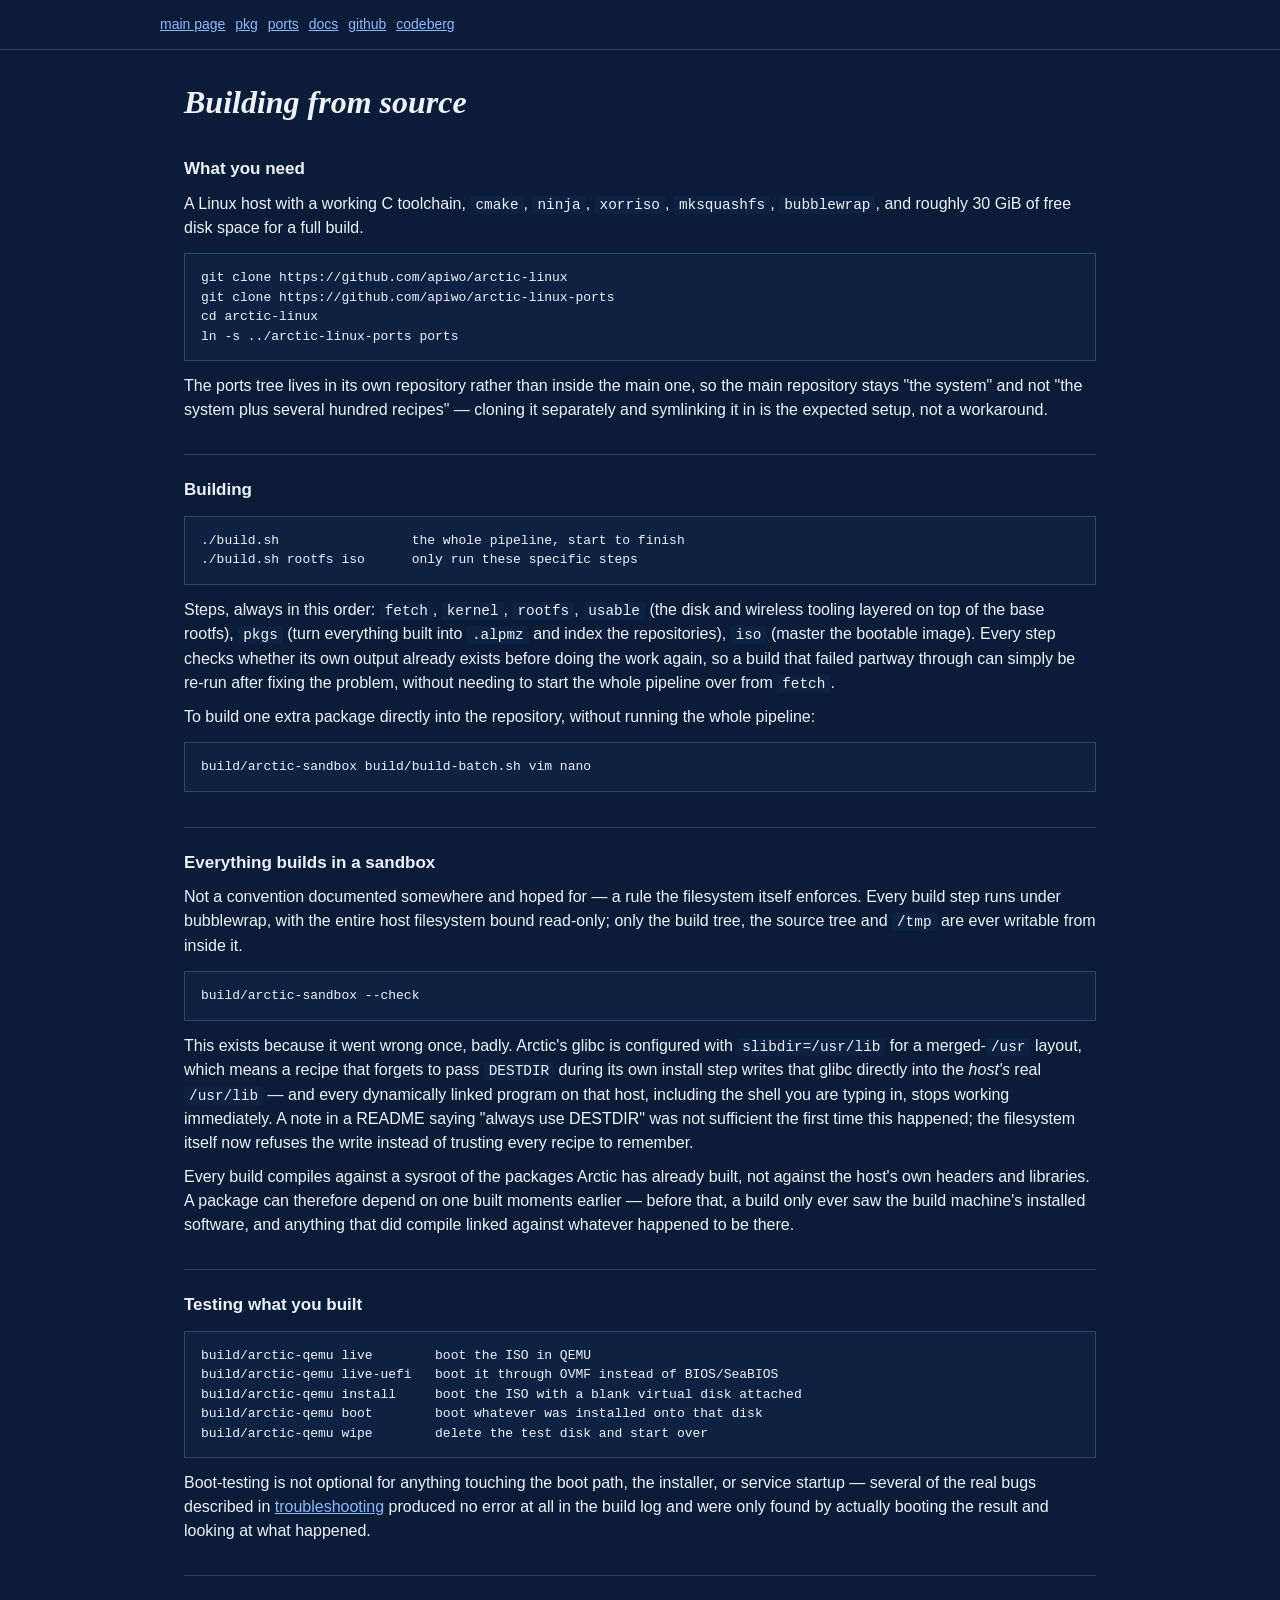
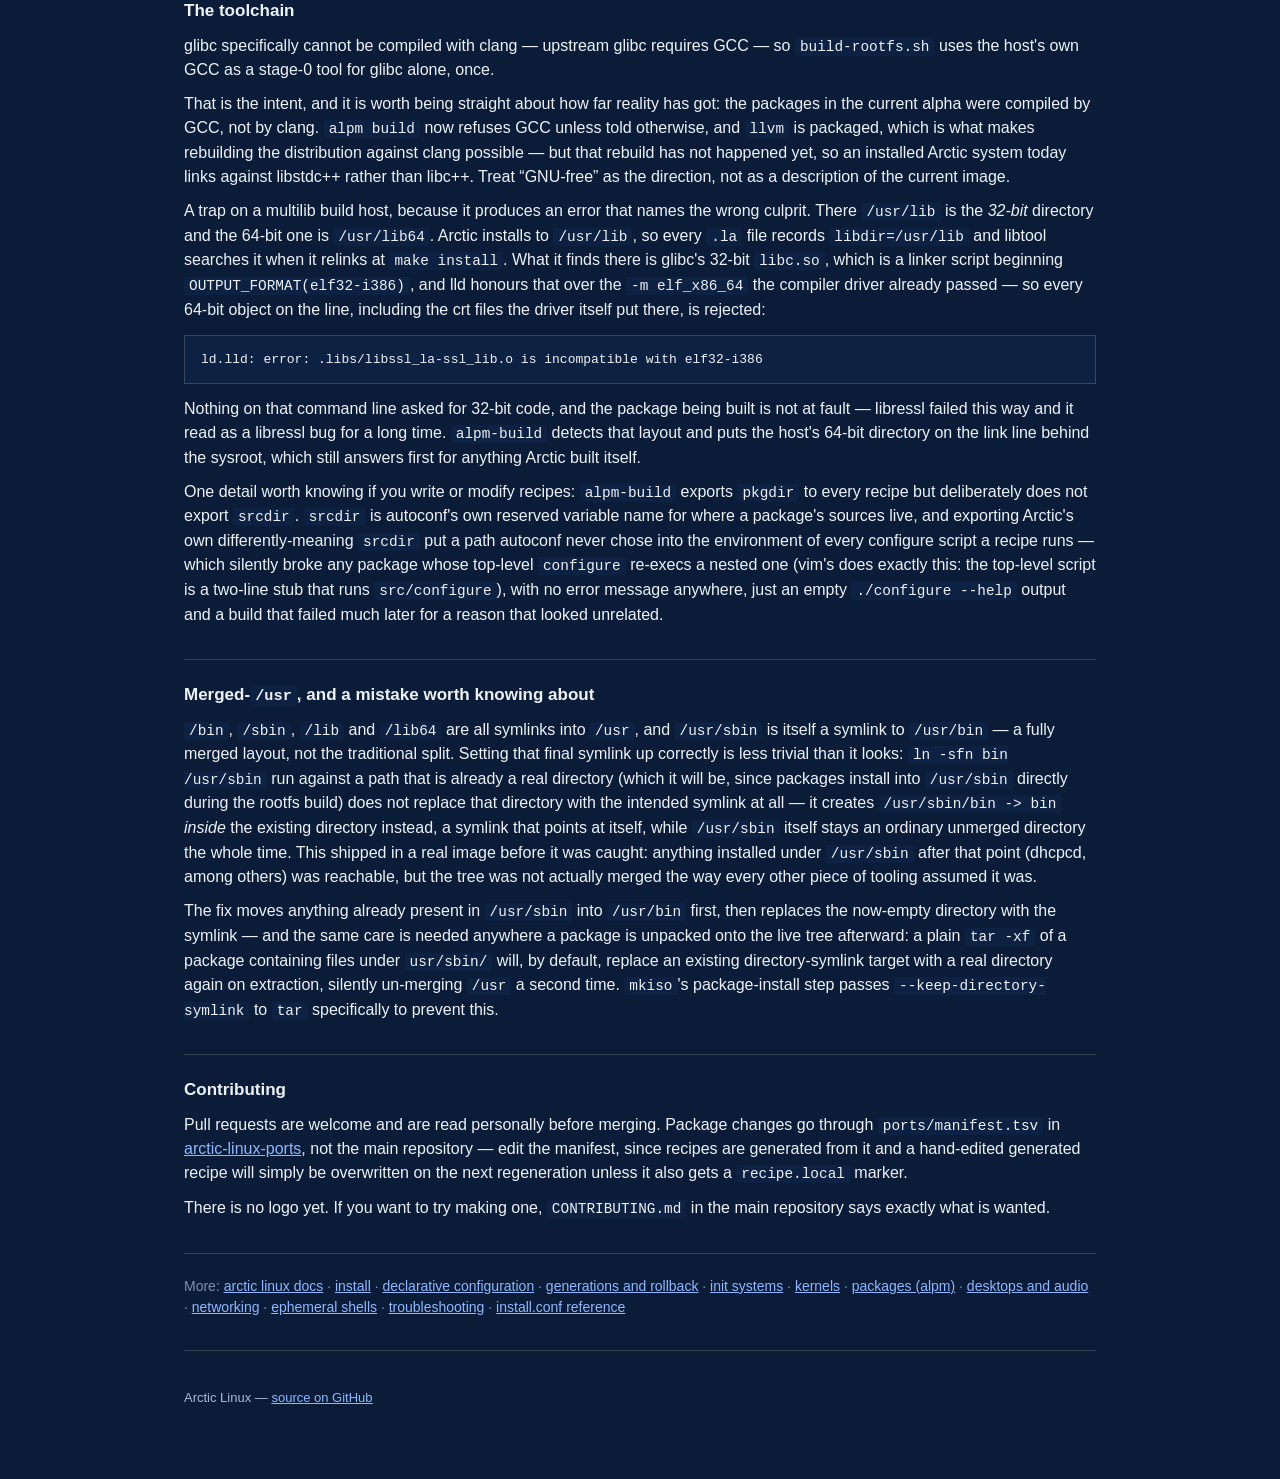
==== commit 21464d7f: "One nav across every Arctic page" ====
--- a/building.html
+++ b/building.html
@@ -9,10 +9,12 @@
 <body>
 <nav class="topbar">
   <div class="wrap" style="padding:0;">
-    <a href="/">docs</a>
-    <a href="https://github.com/apiwo/arctic-linux-pkgs">packages</a>
+    <a href="https://arctic-linux.apiwow.net">main page</a>
+    <a href="https://github.com/apiwo/arctic-linux-pkgs">pkg</a>
     <a href="https://ports-arctic.apiwow.net">ports</a>
+    <a href="https://arctic-docs.apiwow.net">docs</a>
     <a href="https://github.com/apiwo/arctic-linux">github</a>
+    <a href="https://codeberg.org/apiwo/arctic-linux">codeberg</a>
   </div>
 </nav>
 <div class="wrap">
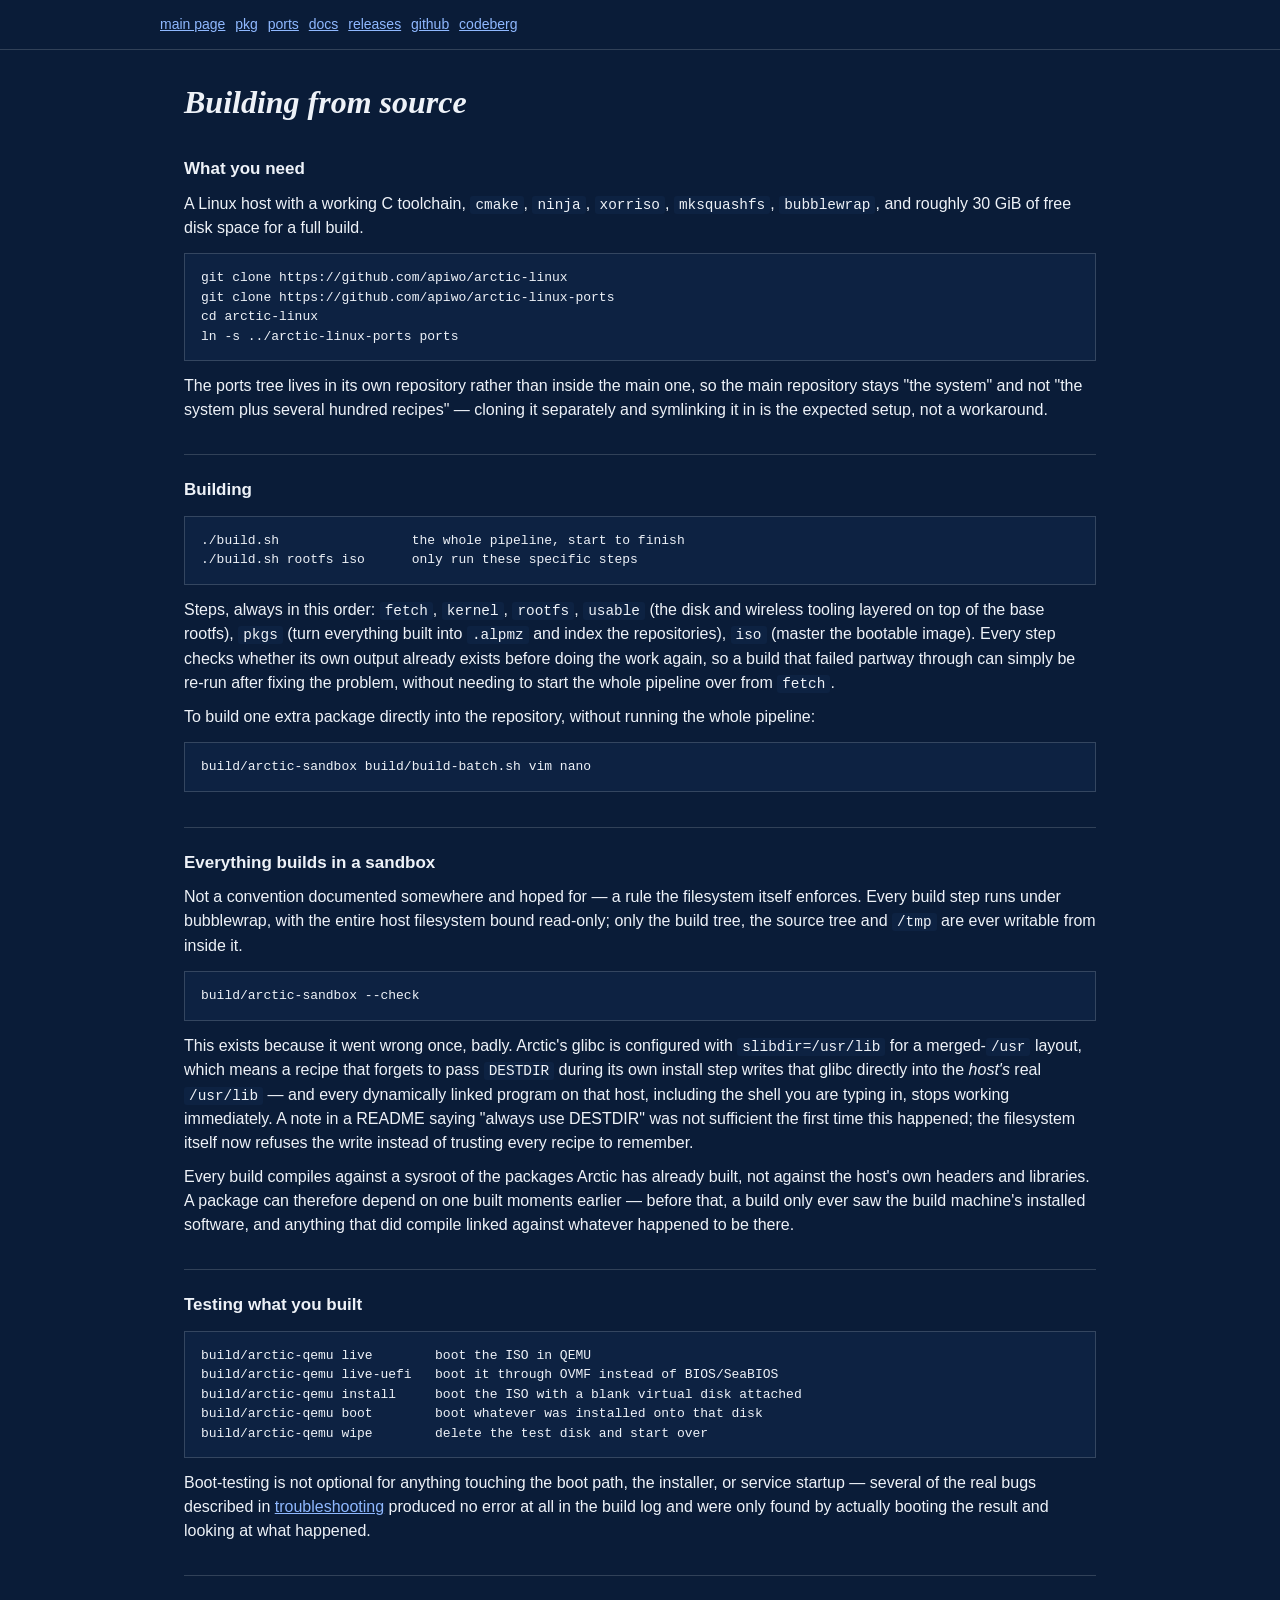
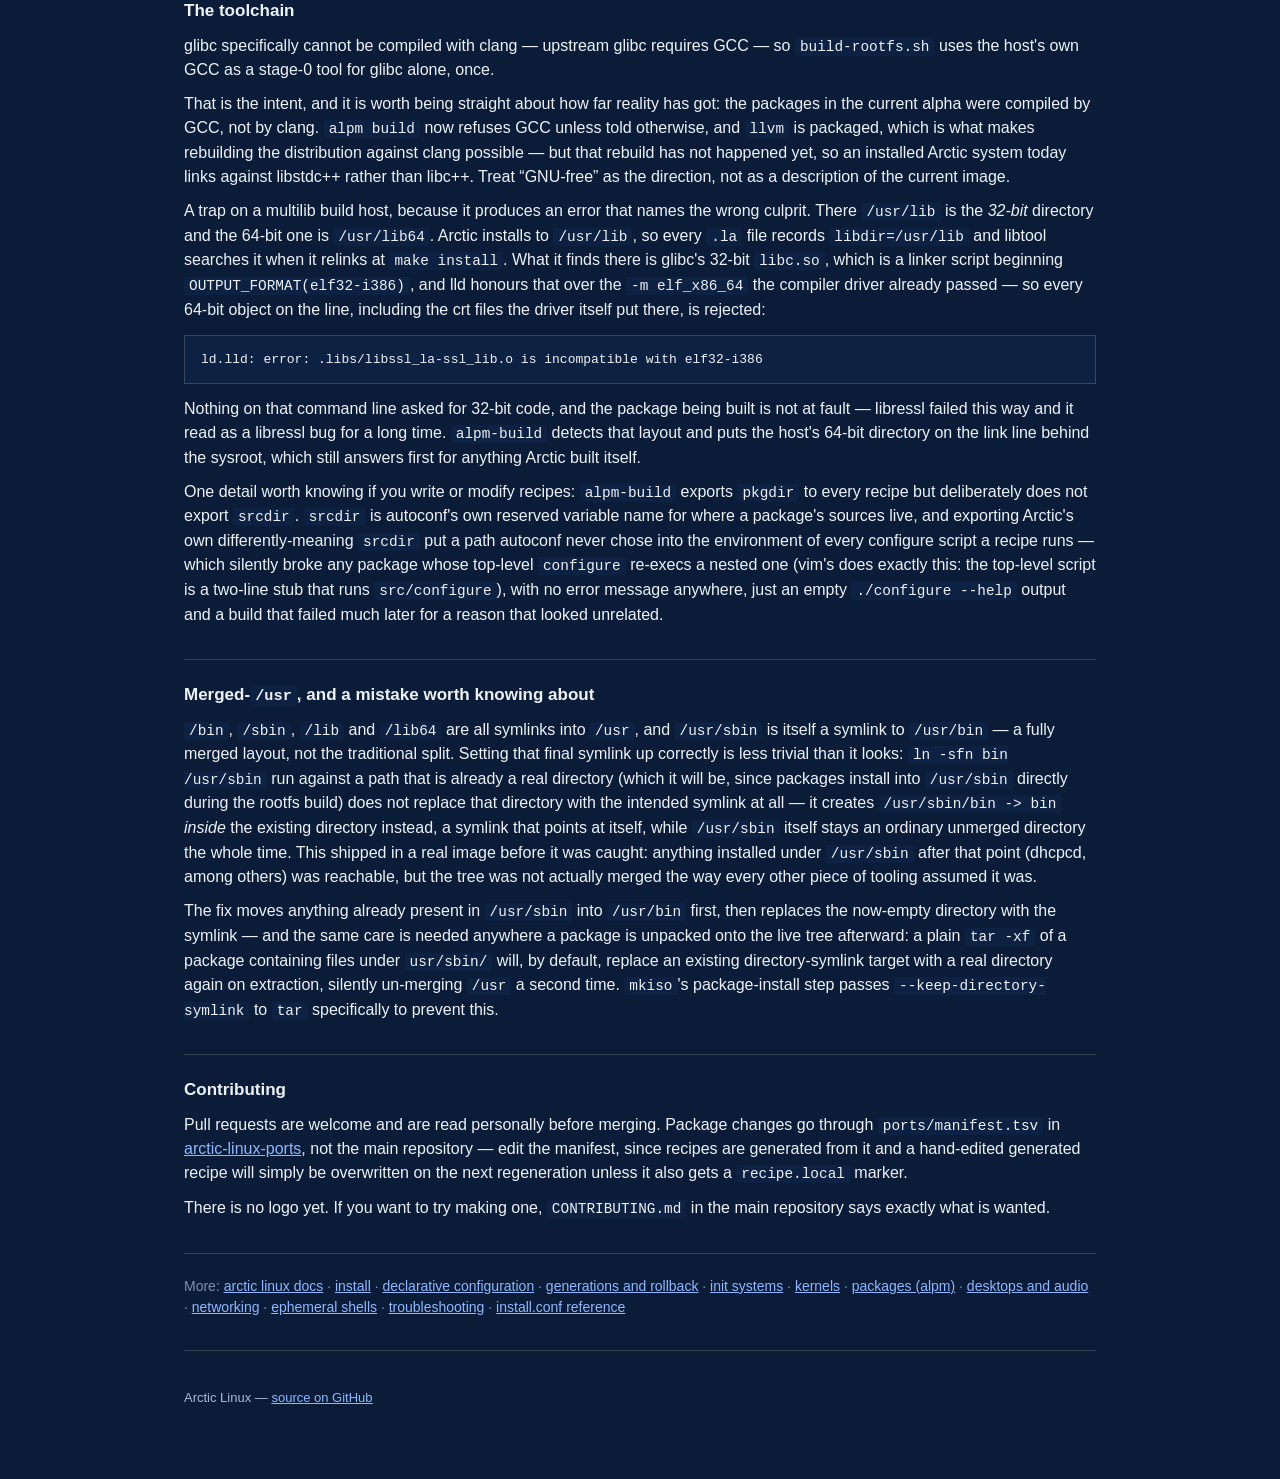
==== commit 549646af: "A releases link in the nav" ====
--- a/building.html
+++ b/building.html
@@ -13,6 +13,7 @@
     <a href="https://github.com/apiwo/arctic-linux-pkgs">pkg</a>
     <a href="https://ports-arctic.apiwow.net">ports</a>
     <a href="https://arctic-docs.apiwow.net">docs</a>
+    <a href="https://arctic-releases.apiwow.net">releases</a>
     <a href="https://github.com/apiwo/arctic-linux">github</a>
     <a href="https://codeberg.org/apiwo/arctic-linux">codeberg</a>
   </div>
